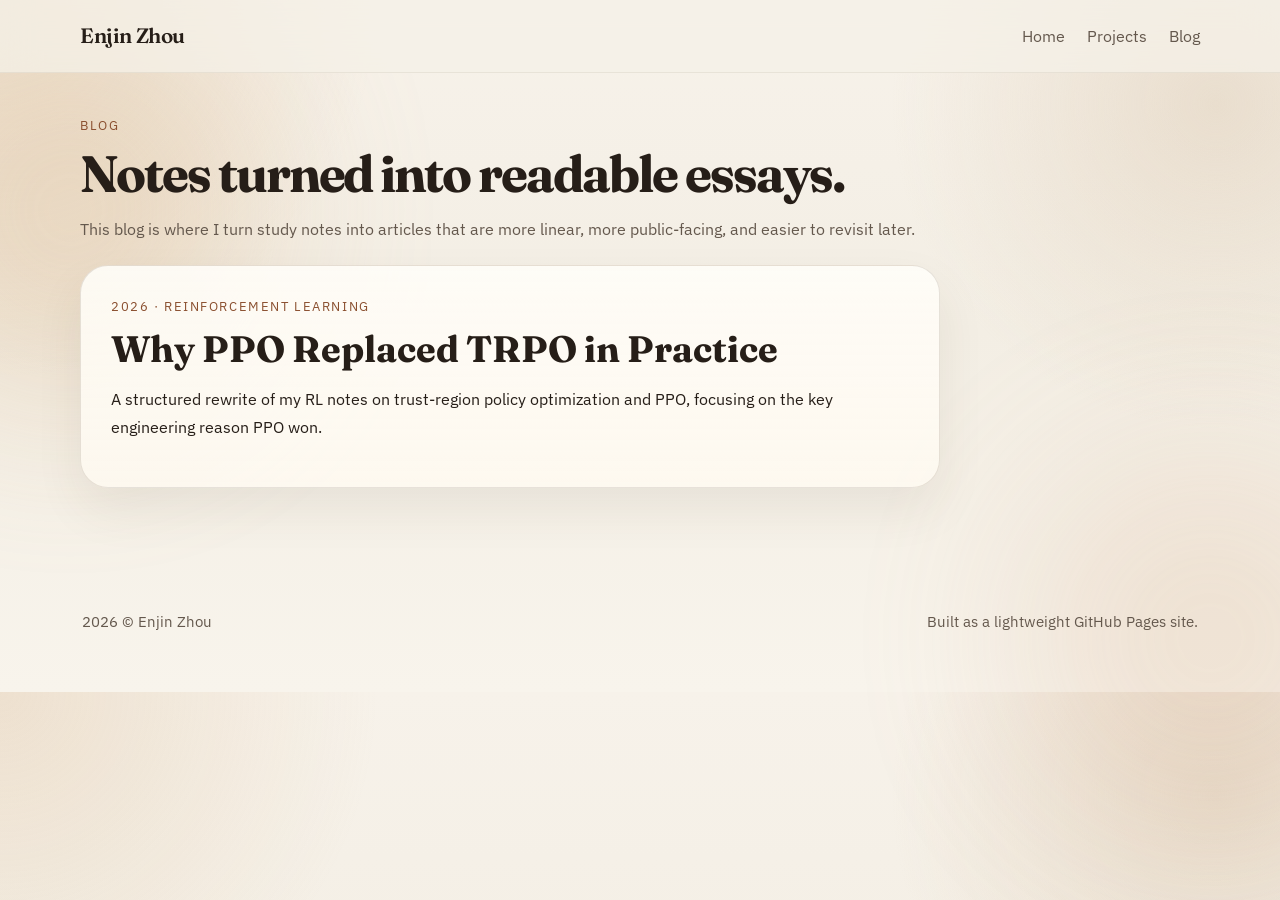
==== blog/index.html @ f0425750 "feat: create personal homepage and first blog post" ====
<!doctype html>
<html lang="en">
  <head>
    <meta charset="UTF-8" />
    <meta name="viewport" content="width=device-width, initial-scale=1.0" />
    <title>Blog | Enjin Zhou</title>
    <meta
      name="description"
      content="Blog posts by Enjin Zhou on reinforcement learning, simulation, and technical learning notes."
    />
    <link rel="preconnect" href="https://fonts.googleapis.com" />
    <link rel="preconnect" href="https://fonts.gstatic.com" crossorigin />
    <link
      href="https://fonts.googleapis.com/css2?family=Fraunces:opsz,wght@9..144,500;9..144,600;9..144,700&family=IBM+Plex+Sans:wght@400;500;600;700&family=IBM+Plex+Mono:wght@400;500&display=swap"
      rel="stylesheet"
    />
    <link rel="stylesheet" href="/styles.css" />
  </head>
  <body>
    <div class="page-glow glow-left"></div>
    <div class="page-glow glow-right"></div>

    <header class="site-header">
      <div class="container nav-shell">
        <a class="brand" href="/">Enjin Zhou</a>
        <button
          class="nav-toggle"
          id="nav-toggle"
          type="button"
          aria-label="Toggle navigation"
          aria-expanded="false"
        >
          <span></span>
          <span></span>
          <span></span>
        </button>
        <nav class="site-nav" id="site-nav">
          <a href="/">Home</a>
          <a href="/#projects">Projects</a>
          <a href="/blog/">Blog</a>
        </nav>
      </div>
    </header>

    <main>
      <section class="section blog-hero">
        <div class="container">
          <div class="section-heading reveal">
            <p class="eyebrow">Blog</p>
            <h1 class="page-title">Notes turned into readable essays.</h1>
            <p class="page-intro">
              This blog is where I turn study notes into articles that are more
              linear, more public-facing, and easier to revisit later.
            </p>
          </div>
          <div class="blog-list">
            <article class="post-card reveal reveal-delay-1">
              <p class="post-meta">2026 · Reinforcement Learning</p>
              <h2>
                <a href="/blog/2026/why-ppo-replaced-trpo/">
                  Why PPO Replaced TRPO in Practice
                </a>
              </h2>
              <p>
                A structured rewrite of my RL notes on trust-region policy
                optimization and PPO, focusing on the key engineering reason
                PPO won.
              </p>
            </article>
          </div>
        </div>
      </section>
    </main>

    <footer class="site-footer section">
      <div class="container footer-bottom">
        <p><span id="current-year"></span> © Enjin Zhou</p>
        <p>Built as a lightweight GitHub Pages site.</p>
      </div>
    </footer>

    <script src="/main.js"></script>
  </body>
</html>
---- styles.css ----
:root {
  --bg: #f5f1e8;
  --paper: rgba(255, 252, 246, 0.82);
  --paper-strong: rgba(255, 252, 246, 0.96);
  --text: #261e18;
  --text-soft: #64584d;
  --line: rgba(88, 65, 44, 0.14);
  --line-strong: rgba(88, 65, 44, 0.24);
  --accent: #8a4f2f;
  --accent-deep: #6f3f24;
  --shadow: 0 22px 48px rgba(82, 59, 34, 0.08);
  --radius: 28px;
  --container: 1120px;
  --font-serif: "Fraunces", "Times New Roman", serif;
  --font-sans: "IBM Plex Sans", sans-serif;
  --font-mono: "IBM Plex Mono", monospace;
}

*,
*::before,
*::after {
  box-sizing: border-box;
}

html {
  scroll-behavior: smooth;
}

body {
  margin: 0;
  color: var(--text);
  font-family: var(--font-sans);
  line-height: 1.75;
  background:
    radial-gradient(circle at top left, rgba(211, 175, 131, 0.26), transparent 26%),
    radial-gradient(circle at 95% 15%, rgba(221, 203, 180, 0.5), transparent 24%),
    linear-gradient(180deg, #f7f2ea 0%, #f3eee4 48%, #f8f4ec 100%);
}

a {
  color: inherit;
  text-decoration: none;
}

img {
  display: block;
  max-width: 100%;
}

code {
  font-family: var(--font-mono);
  font-size: 0.94em;
}

::selection {
  background: rgba(138, 79, 47, 0.16);
}

.container {
  width: min(var(--container), calc(100% - 40px));
  margin: 0 auto;
  position: relative;
  z-index: 1;
}

.page-glow {
  position: fixed;
  width: 380px;
  height: 380px;
  border-radius: 999px;
  filter: blur(92px);
  pointer-events: none;
  z-index: 0;
  opacity: 0.45;
}

.glow-left {
  top: 20px;
  left: -120px;
  background: rgba(219, 185, 145, 0.8);
}

.glow-right {
  right: -120px;
  bottom: 8%;
  background: rgba(207, 158, 120, 0.45);
}

.site-header {
  position: sticky;
  top: 0;
  z-index: 20;
  backdrop-filter: blur(18px);
  background: rgba(245, 241, 232, 0.76);
  border-bottom: 1px solid rgba(88, 65, 44, 0.08);
}

.nav-shell {
  min-height: 72px;
  display: flex;
  align-items: center;
  justify-content: space-between;
  gap: 18px;
}

.brand {
  font-family: var(--font-serif);
  font-size: 1.3rem;
  font-weight: 600;
  letter-spacing: -0.02em;
}

.site-nav {
  display: flex;
  align-items: center;
  gap: 22px;
}

.site-nav a {
  position: relative;
  color: var(--text-soft);
}

.site-nav a::after {
  content: "";
  position: absolute;
  left: 0;
  bottom: -6px;
  width: 100%;
  height: 1px;
  background: var(--accent);
  transform: scaleX(0);
  transform-origin: left;
  transition: transform 180ms ease;
}

.site-nav a:hover::after {
  transform: scaleX(1);
}

.nav-toggle {
  display: none;
  width: 44px;
  height: 44px;
  border: 1px solid var(--line);
  border-radius: 999px;
  background: var(--paper-strong);
  padding: 0;
}

.nav-toggle span {
  display: block;
  width: 18px;
  height: 1.5px;
  margin: 4px auto;
  background: var(--text);
  transition: transform 180ms ease, opacity 180ms ease;
}

.section {
  padding: 42px 0;
}

.eyebrow,
.card-kicker,
.post-meta {
  margin: 0 0 10px;
  color: var(--accent);
  text-transform: uppercase;
  letter-spacing: 0.12em;
  font-size: 0.82rem;
}

.hero-grid {
  display: grid;
  grid-template-columns: minmax(0, 1.3fr) minmax(300px, 0.78fr);
  gap: 24px;
  align-items: start;
  padding-top: 36px;
}

.hero-copy,
.hero-side,
.card,
.project-card,
.feature-strip,
.footer-shell,
.post-card,
.article-card {
  background: linear-gradient(180deg, rgba(255, 253, 248, 0.9), rgba(255, 250, 241, 0.82));
  border: 1px solid var(--line);
  border-radius: var(--radius);
  box-shadow: var(--shadow);
}

.hero-copy,
.hero-side,
.card,
.feature-strip,
.post-card,
.article-card,
.footer-shell {
  padding: 30px;
}

.hero-copy h1,
.section-heading h2,
.project-card h3,
.card h3,
.feature-strip h2,
.footer-shell h2,
.page-title,
.article-title {
  margin: 0;
  font-family: var(--font-serif);
  letter-spacing: -0.04em;
  line-height: 1;
}

.hero-copy h1 {
  font-size: clamp(2.8rem, 7vw, 5.4rem);
}

.hero-copy h1 span {
  color: var(--accent-deep);
}

.hero-text,
.meta-row,
.prose p,
.project-card p,
.card p,
.page-intro,
.article-subtitle,
.article-prose p,
.article-prose li,
.timeline-body p,
.footer-bottom,
.footer-links a,
.fact-label {
  color: var(--text-soft);
}

.hero-actions,
.link-row,
.meta-row,
.post-meta-row,
.article-footer {
  display: flex;
  flex-wrap: wrap;
  gap: 12px 16px;
  align-items: center;
}

.hero-actions {
  margin-top: 26px;
}

.meta-row {
  margin-top: 22px;
}

.button {
  display: inline-flex;
  align-items: center;
  justify-content: center;
  min-height: 46px;
  padding: 0 18px;
  border-radius: 999px;
  font-weight: 600;
  transition: transform 180ms ease, background 180ms ease, border-color 180ms ease;
}

.button:hover {
  transform: translateY(-1px);
}

.button-primary {
  background: var(--accent);
  color: #fffaf5;
}

.button-primary:hover {
  background: var(--accent-deep);
}

.button-secondary {
  border: 1px solid var(--line-strong);
  background: rgba(255, 255, 255, 0.55);
}

.profile-card {
  display: grid;
  grid-template-columns: 92px minmax(0, 1fr);
  gap: 18px;
  align-items: center;
}

.avatar {
  width: 92px;
  height: 92px;
  border-radius: 24px;
  object-fit: cover;
  border: 1px solid var(--line);
}

.compact-list {
  margin: 12px 0 0;
  padding-left: 18px;
}

.mini-panel {
  margin-top: 18px;
  padding: 22px;
  border-radius: 18px;
  background: rgba(255, 252, 246, 0.78);
  border: 1px solid rgba(88, 65, 44, 0.08);
}

.fact-grid {
  display: grid;
  grid-template-columns: repeat(2, minmax(0, 1fr));
  gap: 16px;
  margin-top: 16px;
}

.fact-label {
  display: block;
  font-size: 0.84rem;
}

.section-heading {
  margin-bottom: 22px;
}

.section-heading h2,
.page-title {
  font-size: clamp(1.9rem, 4vw, 3.2rem);
}

.content-grid {
  display: grid;
  grid-template-columns: 0.8fr 1.2fr;
  gap: 24px;
  align-items: start;
}

.card-grid-two {
  display: grid;
  grid-template-columns: repeat(2, minmax(0, 1fr));
  gap: 18px;
}

.timeline {
  margin-top: 18px;
}

.timeline-item {
  display: grid;
  grid-template-columns: 190px minmax(0, 1fr);
  gap: 22px;
  padding: 26px 28px;
  background: rgba(255, 252, 246, 0.78);
  border: 1px solid var(--line);
  border-radius: var(--radius);
}

.timeline-date {
  color: var(--accent);
  font-family: var(--font-mono);
}

.project-grid {
  display: grid;
  grid-template-columns: repeat(3, minmax(0, 1fr));
  gap: 18px;
}

.project-card {
  padding: 26px;
}

.link-row {
  margin-top: 18px;
}

.link-row a,
.footer-links a,
.meta-row a {
  border-bottom: 1px solid transparent;
}

.link-row a:hover,
.footer-links a:hover,
.meta-row a:hover {
  color: var(--accent);
  border-color: currentColor;
}

.feature-strip {
  display: flex;
  align-items: center;
  justify-content: space-between;
  gap: 24px;
}

.blog-list {
  display: grid;
  gap: 18px;
  max-width: 860px;
}

.post-card h2 {
  margin: 0 0 10px;
  font-family: var(--font-serif);
  font-size: clamp(1.7rem, 3vw, 2.3rem);
  line-height: 1.08;
}

.post-card a:hover {
  color: var(--accent);
}

.article-shell {
  max-width: 860px;
}

.article-title {
  font-size: clamp(2.3rem, 6vw, 4.4rem);
}

.article-subtitle {
  max-width: 760px;
  margin-top: 16px;
  font-size: 1.08rem;
}

.post-meta-row {
  margin-top: 16px;
  font-size: 0.95rem;
  color: var(--text-soft);
}

.article-prose h2 {
  margin: 36px 0 12px;
  font-family: var(--font-serif);
  font-size: 1.9rem;
  letter-spacing: -0.03em;
}

.article-prose ul {
  padding-left: 22px;
}

.article-prose blockquote {
  margin: 24px 0;
  padding: 18px 20px;
  border-left: 3px solid var(--accent);
  background: rgba(239, 227, 211, 0.42);
  color: var(--text-soft);
}

.footer-shell {
  display: grid;
  grid-template-columns: 1.1fr 0.9fr;
  gap: 24px;
  align-items: start;
}

.footer-links {
  display: grid;
  gap: 12px;
}

.footer-bottom {
  display: flex;
  justify-content: space-between;
  gap: 16px;
  padding: 22px 2px 0;
  font-size: 0.94rem;
}

.reveal {
  opacity: 0;
  transform: translateY(22px);
  transition: opacity 600ms ease, transform 600ms ease;
}

.reveal.is-visible {
  opacity: 1;
  transform: translateY(0);
}

.reveal-delay-1 {
  transition-delay: 90ms;
}

.reveal-delay-2 {
  transition-delay: 180ms;
}

@media (max-width: 960px) {
  .hero-grid,
  .content-grid,
  .card-grid-two,
  .project-grid,
  .footer-shell {
    grid-template-columns: 1fr;
  }

  .feature-strip,
  .timeline-item {
    flex-direction: column;
    align-items: flex-start;
  }

  .timeline-item {
    grid-template-columns: 1fr;
    gap: 12px;
  }
}

@media (max-width: 720px) {
  .container {
    width: min(var(--container), calc(100% - 24px));
  }

  .section {
    padding: 28px 0;
  }

  .nav-toggle {
    display: block;
    position: relative;
    z-index: 30;
  }

  .nav-toggle.is-open span:nth-child(1) {
    transform: translateY(5.5px) rotate(45deg);
  }

  .nav-toggle.is-open span:nth-child(2) {
    opacity: 0;
  }

  .nav-toggle.is-open span:nth-child(3) {
    transform: translateY(-5.5px) rotate(-45deg);
  }

  .site-nav {
    position: absolute;
    top: calc(100% + 10px);
    right: 12px;
    left: 12px;
    display: none;
    flex-direction: column;
    align-items: flex-start;
    gap: 14px;
    padding: 14px;
    border-radius: 20px;
    background: rgba(255, 252, 246, 0.96);
    border: 1px solid var(--line);
    box-shadow: var(--shadow);
  }

  .site-nav.is-open {
    display: flex;
  }

  .hero-copy,
  .hero-side,
  .card,
  .project-card,
  .feature-strip,
  .footer-shell,
  .post-card,
  .article-card {
    padding: 24px;
    border-radius: 24px;
  }

  .profile-card {
    grid-template-columns: 1fr;
  }

  .footer-bottom {
    flex-direction: column;
    padding-top: 18px;
  }
}

@media (prefers-reduced-motion: reduce) {
  html {
    scroll-behavior: auto;
  }

  .reveal {
    opacity: 1;
    transform: none;
    transition: none;
  }

  .button,
  .nav-toggle span,
  .site-nav a::after {
    transition: none;
  }
}
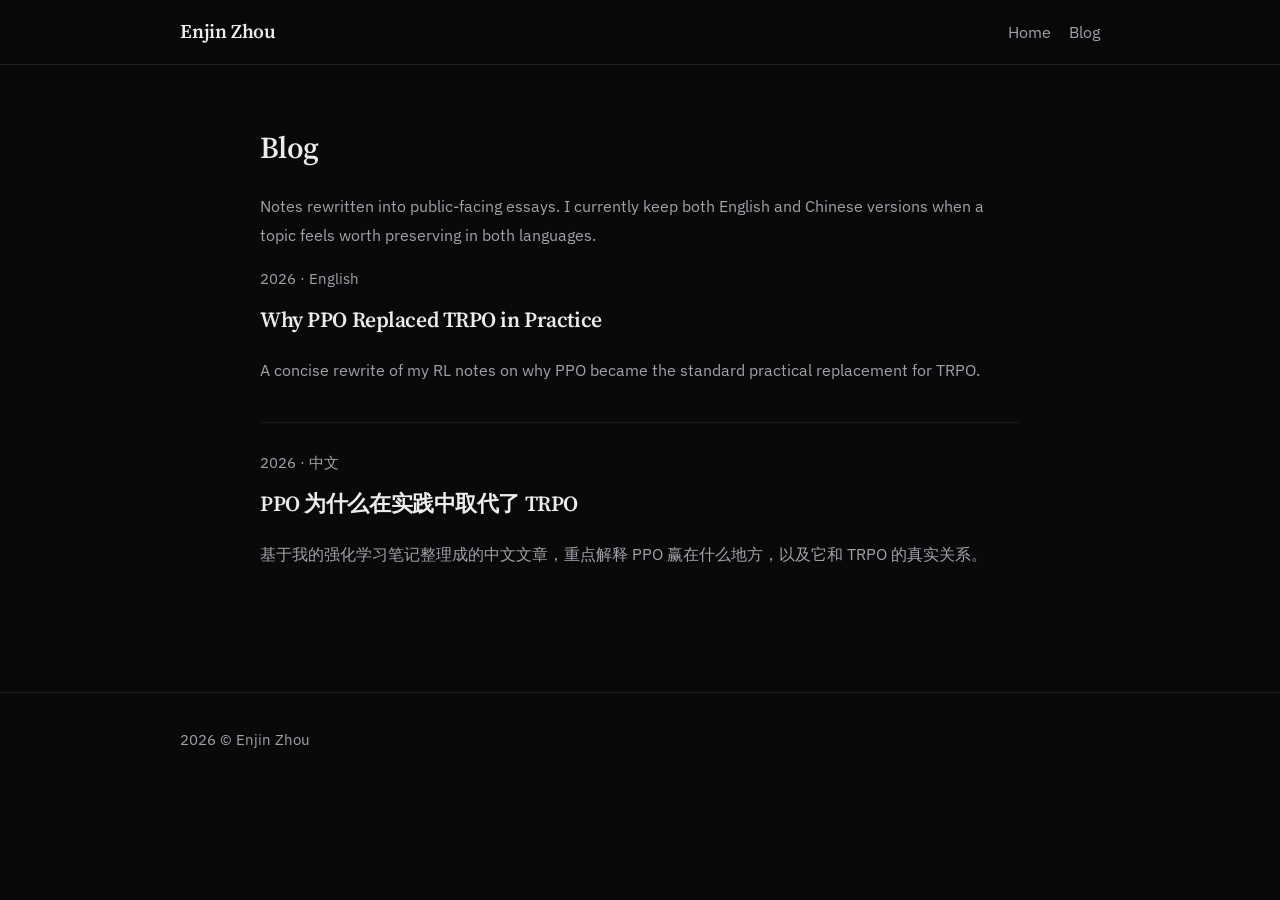
==== commit 177746b0: "refactor: switch homepage to dark minimalist layout" ====
--- a/blog/index.html
+++ b/blog/index.html
@@ -11,15 +11,12 @@
     <link rel="preconnect" href="https://fonts.googleapis.com" />
     <link rel="preconnect" href="https://fonts.gstatic.com" crossorigin />
     <link
-      href="https://fonts.googleapis.com/css2?family=Fraunces:opsz,wght@9..144,500;9..144,600;9..144,700&family=IBM+Plex+Sans:wght@400;500;600;700&family=IBM+Plex+Mono:wght@400;500&display=swap"
+      href="https://fonts.googleapis.com/css2?family=Source+Serif+4:wght@500;600;700&family=IBM+Plex+Sans:wght@400;500;600&family=IBM+Plex+Mono:wght@400;500&display=swap"
       rel="stylesheet"
     />
     <link rel="stylesheet" href="/styles.css" />
   </head>
   <body>
-    <div class="page-glow glow-left"></div>
-    <div class="page-glow glow-right"></div>
-
     <header class="site-header">
       <div class="container nav-shell">
         <a class="brand" href="/">Enjin Zhou</a>
@@ -36,35 +33,43 @@
         </button>
         <nav class="site-nav" id="site-nav">
           <a href="/">Home</a>
-          <a href="/#projects">Projects</a>
           <a href="/blog/">Blog</a>
         </nav>
       </div>
     </header>
 
-    <main>
-      <section class="section blog-hero">
-        <div class="container">
-          <div class="section-heading reveal">
-            <p class="eyebrow">Blog</p>
-            <h1 class="page-title">Notes turned into readable essays.</h1>
-            <p class="page-intro">
-              This blog is where I turn study notes into articles that are more
-              linear, more public-facing, and easier to revisit later.
-            </p>
-          </div>
-          <div class="blog-list">
-            <article class="post-card reveal reveal-delay-1">
-              <p class="post-meta">2026 · Reinforcement Learning</p>
+    <main class="page">
+      <section class="section">
+        <div class="container narrow-column reveal">
+          <h1 class="page-title">Blog</h1>
+          <p class="page-note">
+            Notes rewritten into public-facing essays. I currently keep both
+            English and Chinese versions when a topic feels worth preserving in
+            both languages.
+          </p>
+          <div class="simple-list">
+            <article class="simple-item">
+              <p class="item-meta">2026 · English</p>
               <h2>
                 <a href="/blog/2026/why-ppo-replaced-trpo/">
                   Why PPO Replaced TRPO in Practice
                 </a>
               </h2>
               <p>
-                A structured rewrite of my RL notes on trust-region policy
-                optimization and PPO, focusing on the key engineering reason
-                PPO won.
+                A concise rewrite of my RL notes on why PPO became the standard
+                practical replacement for TRPO.
+              </p>
+            </article>
+
+            <article class="simple-item">
+              <p class="item-meta">2026 · 中文</p>
+              <h2>
+                <a href="/blog/2026/ppo-weishenme-qudai-trpo/">
+                  PPO 为什么在实践中取代了 TRPO
+                </a>
+              </h2>
+              <p>
+                基于我的强化学习笔记整理成的中文文章，重点解释 PPO 赢在什么地方，以及它和 TRPO 的真实关系。
               </p>
             </article>
           </div>
@@ -72,10 +77,9 @@
       </section>
     </main>
 
-    <footer class="site-footer section">
+    <footer class="site-footer">
       <div class="container footer-bottom">
         <p><span id="current-year"></span> © Enjin Zhou</p>
-        <p>Built as a lightweight GitHub Pages site.</p>
       </div>
     </footer>
 
--- a/styles.css
+++ b/styles.css
@@ -1,19 +1,15 @@
 :root {
-  --bg: #f5f1e8;
-  --paper: rgba(255, 252, 246, 0.82);
-  --paper-strong: rgba(255, 252, 246, 0.96);
-  --text: #261e18;
-  --text-soft: #64584d;
-  --line: rgba(88, 65, 44, 0.14);
-  --line-strong: rgba(88, 65, 44, 0.24);
-  --accent: #8a4f2f;
-  --accent-deep: #6f3f24;
-  --shadow: 0 22px 48px rgba(82, 59, 34, 0.08);
-  --radius: 28px;
-  --container: 1120px;
-  --font-serif: "Fraunces", "Times New Roman", serif;
-  --font-sans: "IBM Plex Sans", sans-serif;
+  --bg: #090909;
+  --line: #232326;
+  --line-soft: #1a1a1d;
+  --text: #ececec;
+  --text-soft: #a1a1aa;
+  --accent: #7dd3fc;
+  --accent-soft: #38bdf8;
+  --font-serif: "Source Serif 4", "Noto Serif SC", "Times New Roman", serif;
+  --font-sans: "IBM Plex Sans", "PingFang SC", "Microsoft YaHei", sans-serif;
   --font-mono: "IBM Plex Mono", monospace;
+  --container: 920px;
 }
 
 *,
@@ -28,13 +24,10 @@
 
 body {
   margin: 0;
+  background: var(--bg);
   color: var(--text);
   font-family: var(--font-sans);
-  line-height: 1.75;
-  background:
-    radial-gradient(circle at top left, rgba(211, 175, 131, 0.26), transparent 26%),
-    radial-gradient(circle at 95% 15%, rgba(221, 203, 180, 0.5), transparent 24%),
-    linear-gradient(180deg, #f7f2ea 0%, #f3eee4 48%, #f8f4ec 100%);
+  line-height: 1.8;
 }
 
 a {
@@ -43,108 +36,70 @@
 }
 
 img {
+  max-width: 100%;
   display: block;
-  max-width: 100%;
 }
 
 code {
   font-family: var(--font-mono);
-  font-size: 0.94em;
+  color: #d4d4d8;
 }
 
 ::selection {
-  background: rgba(138, 79, 47, 0.16);
+  background: rgba(125, 211, 252, 0.22);
 }
 
 .container {
-  width: min(var(--container), calc(100% - 40px));
+  width: min(var(--container), calc(100% - 32px));
   margin: 0 auto;
-  position: relative;
-  z-index: 1;
-}
-
-.page-glow {
-  position: fixed;
-  width: 380px;
-  height: 380px;
-  border-radius: 999px;
-  filter: blur(92px);
-  pointer-events: none;
-  z-index: 0;
-  opacity: 0.45;
-}
-
-.glow-left {
-  top: 20px;
-  left: -120px;
-  background: rgba(219, 185, 145, 0.8);
-}
-
-.glow-right {
-  right: -120px;
-  bottom: 8%;
-  background: rgba(207, 158, 120, 0.45);
 }
 
 .site-header {
   position: sticky;
   top: 0;
   z-index: 20;
-  backdrop-filter: blur(18px);
-  background: rgba(245, 241, 232, 0.76);
-  border-bottom: 1px solid rgba(88, 65, 44, 0.08);
+  border-bottom: 1px solid var(--line);
+  background: rgba(9, 9, 9, 0.92);
+  backdrop-filter: blur(14px);
 }
 
 .nav-shell {
-  min-height: 72px;
+  min-height: 64px;
   display: flex;
   align-items: center;
   justify-content: space-between;
-  gap: 18px;
+  gap: 20px;
 }
 
 .brand {
   font-family: var(--font-serif);
-  font-size: 1.3rem;
+  font-size: 1.22rem;
   font-weight: 600;
-  letter-spacing: -0.02em;
+  letter-spacing: -0.01em;
 }
 
 .site-nav {
   display: flex;
+  gap: 18px;
   align-items: center;
-  gap: 22px;
 }
 
 .site-nav a {
-  position: relative;
   color: var(--text-soft);
-}
-
-.site-nav a::after {
-  content: "";
-  position: absolute;
-  left: 0;
-  bottom: -6px;
-  width: 100%;
-  height: 1px;
-  background: var(--accent);
-  transform: scaleX(0);
-  transform-origin: left;
-  transition: transform 180ms ease;
-}
-
-.site-nav a:hover::after {
-  transform: scaleX(1);
+  transition: color 160ms ease;
+}
+
+.site-nav a:hover {
+  color: var(--text);
 }
 
 .nav-toggle {
   display: none;
-  width: 44px;
-  height: 44px;
+  width: 42px;
+  height: 42px;
   border: 1px solid var(--line);
   border-radius: 999px;
-  background: var(--paper-strong);
+  background: transparent;
   padding: 0;
 }
 
@@ -157,333 +112,231 @@
   transition: transform 180ms ease, opacity 180ms ease;
 }
 
+.page {
+  padding: 28px 0 80px;
+}
+
 .section {
-  padding: 42px 0;
-}
-
-.eyebrow,
-.card-kicker,
-.post-meta {
-  margin: 0 0 10px;
+  padding: 28px 0;
+}
+
+.intro-shell {
+  display: grid;
+  grid-template-columns: 128px minmax(0, 1fr);
+  gap: 28px;
+  align-items: start;
+}
+
+.portrait-wrap {
+  padding-top: 8px;
+}
+
+.portrait {
+  width: 128px;
+  height: 128px;
+  border-radius: 12px;
+  object-fit: cover;
+  border: 1px solid var(--line);
+}
+
+.intro-copy h1,
+.narrow-column h2,
+.simple-item h2,
+.simple-item h3,
+.article-title,
+.page-title {
+  margin: 0 0 14px;
+  font-family: var(--font-serif);
+  font-weight: 600;
+  letter-spacing: -0.02em;
+}
+
+.intro-copy h1 {
+  font-size: clamp(2.2rem, 6vw, 3.7rem);
+  line-height: 1.02;
+}
+
+.intro-subtitle,
+.page-note,
+.article-subtitle,
+.post-meta-row,
+.item-meta,
+.inline-links,
+.footer-bottom,
+.news-date {
+  color: var(--text-soft);
+}
+
+.inline-links {
+  display: flex;
+  flex-wrap: wrap;
+  gap: 10px 18px;
+  margin-top: 18px;
+}
+
+.inline-links a,
+.simple-item a,
+.article-footer a {
+  border-bottom: 1px solid transparent;
+}
+
+.inline-links a:hover,
+.simple-item a:hover,
+.article-footer a:hover {
   color: var(--accent);
-  text-transform: uppercase;
-  letter-spacing: 0.12em;
-  font-size: 0.82rem;
-}
-
-.hero-grid {
+  border-color: currentColor;
+}
+
+.narrow-column,
+.article-shell {
+  max-width: 760px;
+}
+
+.narrow-column h2,
+.page-title {
+  font-size: 1.9rem;
+  margin-bottom: 14px;
+}
+
+.news-list {
+  margin: 0;
+  padding-left: 20px;
+}
+
+.news-list li {
+  margin-bottom: 10px;
+  color: var(--text-soft);
+}
+
+.news-date {
+  display: inline-block;
+  min-width: 52px;
+  font-family: var(--font-mono);
+}
+
+.simple-list {
   display: grid;
-  grid-template-columns: minmax(0, 1.3fr) minmax(300px, 0.78fr);
-  gap: 24px;
-  align-items: start;
-  padding-top: 36px;
-}
-
-.hero-copy,
-.hero-side,
-.card,
-.project-card,
-.feature-strip,
-.footer-shell,
-.post-card,
+  gap: 26px;
+}
+
+.simple-item {
+  padding-bottom: 22px;
+  border-bottom: 1px solid var(--line-soft);
+}
+
+.simple-item:last-child {
+  border-bottom: none;
+  padding-bottom: 0;
+}
+
+.simple-item h2,
+.simple-item h3 {
+  font-size: 1.35rem;
+  margin-bottom: 8px;
+}
+
+.item-meta {
+  margin: 0 0 8px;
+  font-size: 0.95rem;
+}
+
+.article-title {
+  font-size: clamp(2.1rem, 6vw, 3.5rem);
+  line-height: 1.04;
+  margin-bottom: 10px;
+}
+
+.article-subtitle {
+  margin: 0 0 12px;
+}
+
+.post-meta-row {
+  display: flex;
+  flex-wrap: wrap;
+  gap: 10px 16px;
+  font-size: 0.95rem;
+}
+
 .article-card {
-  background: linear-gradient(180deg, rgba(255, 253, 248, 0.9), rgba(255, 250, 241, 0.82));
-  border: 1px solid var(--line);
-  border-radius: var(--radius);
-  box-shadow: var(--shadow);
-}
-
-.hero-copy,
-.hero-side,
-.card,
-.feature-strip,
-.post-card,
-.article-card,
-.footer-shell {
-  padding: 30px;
-}
-
-.hero-copy h1,
-.section-heading h2,
-.project-card h3,
-.card h3,
-.feature-strip h2,
-.footer-shell h2,
-.page-title,
-.article-title {
-  margin: 0;
+  border-top: 1px solid var(--line);
+  padding-top: 26px;
+}
+
+.article-prose h2 {
+  margin: 34px 0 12px;
   font-family: var(--font-serif);
-  letter-spacing: -0.04em;
-  line-height: 1;
-}
-
-.hero-copy h1 {
-  font-size: clamp(2.8rem, 7vw, 5.4rem);
-}
-
-.hero-copy h1 span {
-  color: var(--accent-deep);
-}
-
-.hero-text,
-.meta-row,
-.prose p,
-.project-card p,
-.card p,
-.page-intro,
-.article-subtitle,
+  font-size: 1.7rem;
+  font-weight: 600;
+}
+
 .article-prose p,
 .article-prose li,
-.timeline-body p,
-.footer-bottom,
-.footer-links a,
-.fact-label {
+.simple-item p,
+.narrow-column p,
+.intro-copy p {
   color: var(--text-soft);
 }
 
-.hero-actions,
-.link-row,
-.meta-row,
-.post-meta-row,
+.article-prose ul {
+  padding-left: 22px;
+}
+
+.article-prose blockquote {
+  margin: 24px 0;
+  padding-left: 18px;
+  border-left: 2px solid var(--accent-soft);
+  color: #d4d4d8;
+}
+
 .article-footer {
   display: flex;
   flex-wrap: wrap;
-  gap: 12px 16px;
-  align-items: center;
-}
-
-.hero-actions {
-  margin-top: 26px;
-}
-
-.meta-row {
-  margin-top: 22px;
+  gap: 12px;
+  margin-top: 28px;
 }
 
 .button {
   display: inline-flex;
   align-items: center;
   justify-content: center;
-  min-height: 46px;
-  padding: 0 18px;
+  min-height: 42px;
+  padding: 0 16px;
   border-radius: 999px;
-  font-weight: 600;
-  transition: transform 180ms ease, background 180ms ease, border-color 180ms ease;
+  border: 1px solid var(--line);
+  color: var(--text);
+  transition: border-color 160ms ease, color 160ms ease, background 160ms ease;
 }
 
 .button:hover {
-  transform: translateY(-1px);
+  border-color: #3f3f46;
 }
 
 .button-primary {
-  background: var(--accent);
-  color: #fffaf5;
+  background: #13161a;
+  border-color: #1e293b;
 }
 
 .button-primary:hover {
-  background: var(--accent-deep);
+  color: var(--accent);
 }
 
 .button-secondary {
-  border: 1px solid var(--line-strong);
-  background: rgba(255, 255, 255, 0.55);
-}
-
-.profile-card {
-  display: grid;
-  grid-template-columns: 92px minmax(0, 1fr);
-  gap: 18px;
-  align-items: center;
-}
-
-.avatar {
-  width: 92px;
-  height: 92px;
-  border-radius: 24px;
-  object-fit: cover;
-  border: 1px solid var(--line);
-}
-
-.compact-list {
-  margin: 12px 0 0;
-  padding-left: 18px;
-}
-
-.mini-panel {
-  margin-top: 18px;
-  padding: 22px;
-  border-radius: 18px;
-  background: rgba(255, 252, 246, 0.78);
-  border: 1px solid rgba(88, 65, 44, 0.08);
-}
-
-.fact-grid {
-  display: grid;
-  grid-template-columns: repeat(2, minmax(0, 1fr));
-  gap: 16px;
-  margin-top: 16px;
-}
-
-.fact-label {
-  display: block;
-  font-size: 0.84rem;
-}
-
-.section-heading {
-  margin-bottom: 22px;
-}
-
-.section-heading h2,
-.page-title {
-  font-size: clamp(1.9rem, 4vw, 3.2rem);
-}
-
-.content-grid {
-  display: grid;
-  grid-template-columns: 0.8fr 1.2fr;
-  gap: 24px;
-  align-items: start;
-}
-
-.card-grid-two {
-  display: grid;
-  grid-template-columns: repeat(2, minmax(0, 1fr));
-  gap: 18px;
-}
-
-.timeline {
-  margin-top: 18px;
-}
-
-.timeline-item {
-  display: grid;
-  grid-template-columns: 190px minmax(0, 1fr);
-  gap: 22px;
-  padding: 26px 28px;
-  background: rgba(255, 252, 246, 0.78);
-  border: 1px solid var(--line);
-  border-radius: var(--radius);
-}
-
-.timeline-date {
-  color: var(--accent);
-  font-family: var(--font-mono);
-}
-
-.project-grid {
-  display: grid;
-  grid-template-columns: repeat(3, minmax(0, 1fr));
-  gap: 18px;
-}
-
-.project-card {
-  padding: 26px;
-}
-
-.link-row {
-  margin-top: 18px;
-}
-
-.link-row a,
-.footer-links a,
-.meta-row a {
-  border-bottom: 1px solid transparent;
-}
-
-.link-row a:hover,
-.footer-links a:hover,
-.meta-row a:hover {
-  color: var(--accent);
-  border-color: currentColor;
-}
-
-.feature-strip {
-  display: flex;
-  align-items: center;
-  justify-content: space-between;
-  gap: 24px;
-}
-
-.blog-list {
-  display: grid;
-  gap: 18px;
-  max-width: 860px;
-}
-
-.post-card h2 {
-  margin: 0 0 10px;
-  font-family: var(--font-serif);
-  font-size: clamp(1.7rem, 3vw, 2.3rem);
-  line-height: 1.08;
-}
-
-.post-card a:hover {
-  color: var(--accent);
-}
-
-.article-shell {
-  max-width: 860px;
-}
-
-.article-title {
-  font-size: clamp(2.3rem, 6vw, 4.4rem);
-}
-
-.article-subtitle {
-  max-width: 760px;
-  margin-top: 16px;
-  font-size: 1.08rem;
-}
-
-.post-meta-row {
-  margin-top: 16px;
-  font-size: 0.95rem;
-  color: var(--text-soft);
-}
-
-.article-prose h2 {
-  margin: 36px 0 12px;
-  font-family: var(--font-serif);
-  font-size: 1.9rem;
-  letter-spacing: -0.03em;
-}
-
-.article-prose ul {
-  padding-left: 22px;
-}
-
-.article-prose blockquote {
-  margin: 24px 0;
-  padding: 18px 20px;
-  border-left: 3px solid var(--accent);
-  background: rgba(239, 227, 211, 0.42);
-  color: var(--text-soft);
-}
-
-.footer-shell {
-  display: grid;
-  grid-template-columns: 1.1fr 0.9fr;
-  gap: 24px;
-  align-items: start;
-}
-
-.footer-links {
-  display: grid;
-  gap: 12px;
+  background: transparent;
+}
+
+.site-footer {
+  border-top: 1px solid var(--line);
 }
 
 .footer-bottom {
-  display: flex;
-  justify-content: space-between;
-  gap: 16px;
-  padding: 22px 2px 0;
+  padding: 18px 0 30px;
   font-size: 0.94rem;
 }
 
 .reveal {
   opacity: 0;
-  transform: translateY(22px);
-  transition: opacity 600ms ease, transform 600ms ease;
+  transform: translateY(16px);
+  transition: opacity 520ms ease, transform 520ms ease;
 }
 
 .reveal.is-visible {
@@ -495,40 +348,11 @@
   transition-delay: 90ms;
 }
 
-.reveal-delay-2 {
-  transition-delay: 180ms;
-}
-
-@media (max-width: 960px) {
-  .hero-grid,
-  .content-grid,
-  .card-grid-two,
-  .project-grid,
-  .footer-shell {
-    grid-template-columns: 1fr;
-  }
-
-  .feature-strip,
-  .timeline-item {
-    flex-direction: column;
-    align-items: flex-start;
-  }
-
-  .timeline-item {
-    grid-template-columns: 1fr;
-    gap: 12px;
-  }
+.article-prose-zh {
+  font-family: var(--font-sans);
 }
 
 @media (max-width: 720px) {
-  .container {
-    width: min(var(--container), calc(100% - 24px));
-  }
-
-  .section {
-    padding: 28px 0;
-  }
-
   .nav-toggle {
     display: block;
     position: relative;
@@ -550,41 +374,32 @@
   .site-nav {
     position: absolute;
     top: calc(100% + 10px);
-    right: 12px;
-    left: 12px;
+    right: 16px;
+    left: 16px;
     display: none;
     flex-direction: column;
     align-items: flex-start;
-    gap: 14px;
+    gap: 12px;
     padding: 14px;
-    border-radius: 20px;
-    background: rgba(255, 252, 246, 0.96);
     border: 1px solid var(--line);
-    box-shadow: var(--shadow);
+    background: #0d0d0f;
   }
 
   .site-nav.is-open {
     display: flex;
   }
 
-  .hero-copy,
-  .hero-side,
-  .card,
-  .project-card,
-  .feature-strip,
-  .footer-shell,
-  .post-card,
-  .article-card {
-    padding: 24px;
-    border-radius: 24px;
-  }
-
-  .profile-card {
+  .intro-shell {
     grid-template-columns: 1fr;
-  }
-
-  .footer-bottom {
-    flex-direction: column;
+    gap: 18px;
+  }
+
+  .portrait {
+    width: 104px;
+    height: 104px;
+  }
+
+  .page {
     padding-top: 18px;
   }
 }
@@ -600,9 +415,9 @@
     transition: none;
   }
 
-  .button,
   .nav-toggle span,
-  .site-nav a::after {
+  .site-nav a,
+  .button {
     transition: none;
   }
 }
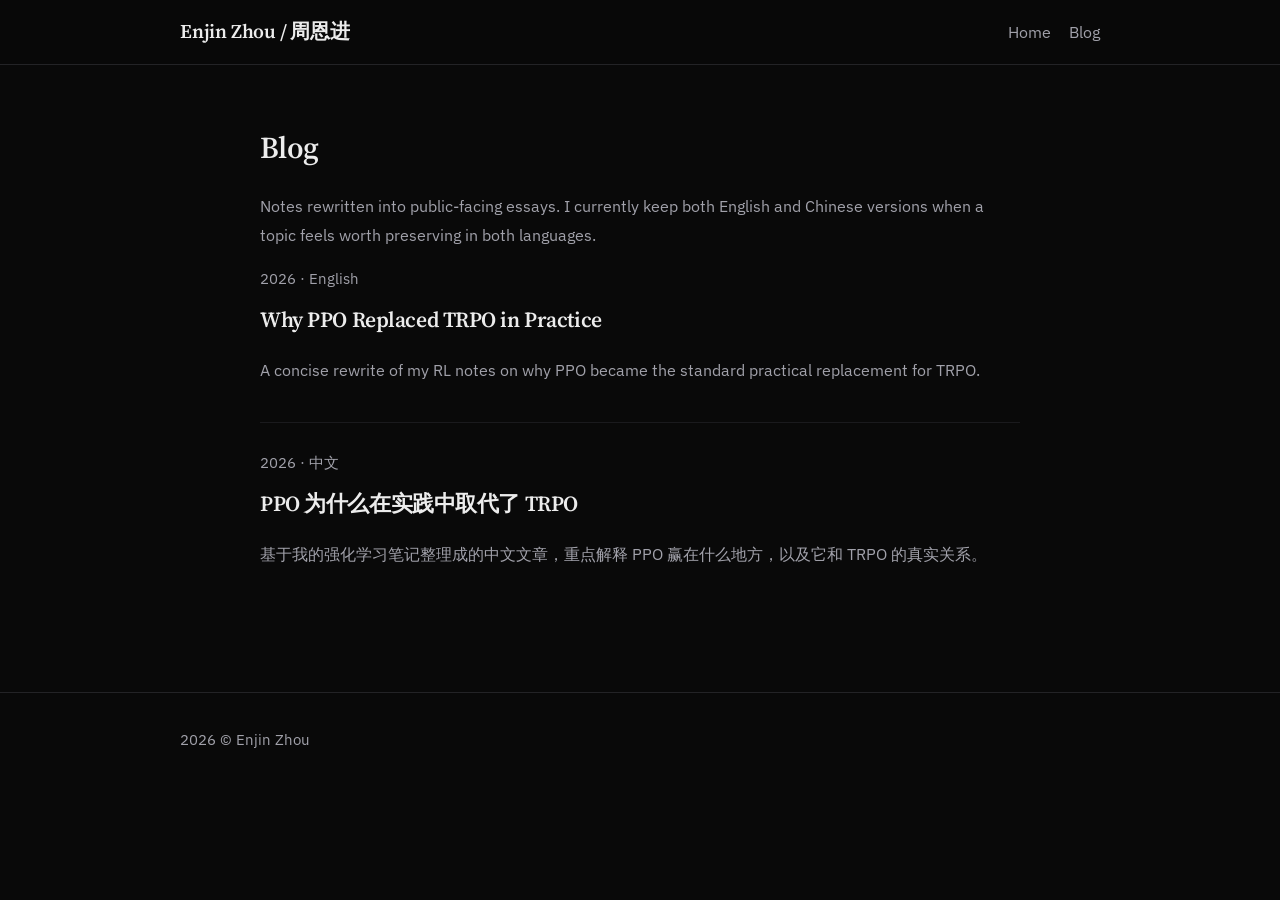
==== commit 4ff5bbac: "feat: add publication and collaboration wording" ====
--- a/blog/index.html
+++ b/blog/index.html
@@ -19,7 +19,7 @@
   <body>
     <header class="site-header">
       <div class="container nav-shell">
-        <a class="brand" href="/">Enjin Zhou</a>
+        <a class="brand" href="/">Enjin Zhou / 周恩进</a>
         <button
           class="nav-toggle"
           id="nav-toggle"
--- a/styles.css
+++ b/styles.css
@@ -156,6 +156,14 @@
   line-height: 1.02;
 }
 
+.name-zh {
+  margin: -2px 0 18px;
+  color: var(--text-soft);
+  font-family: var(--font-serif);
+  font-size: 1.05rem;
+  letter-spacing: 0.08em;
+}
+
 .intro-subtitle,
 .page-note,
 .article-subtitle,
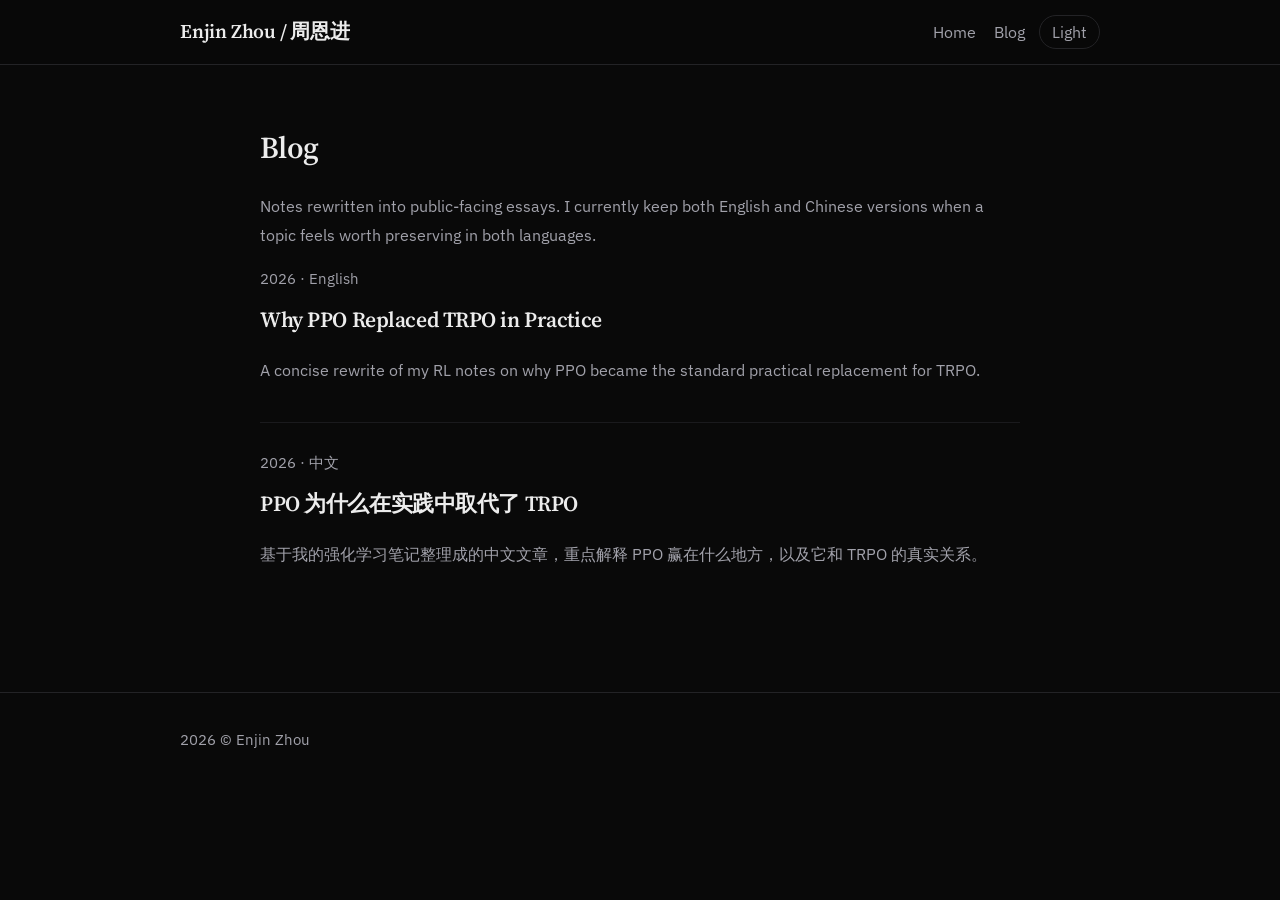
==== commit 675fe0a6: "feat: add theme toggle and refine portrait layout" ====
--- a/blog/index.html
+++ b/blog/index.html
@@ -20,21 +20,26 @@
     <header class="site-header">
       <div class="container nav-shell">
         <a class="brand" href="/">Enjin Zhou / 周恩进</a>
-        <button
-          class="nav-toggle"
-          id="nav-toggle"
-          type="button"
-          aria-label="Toggle navigation"
-          aria-expanded="false"
-        >
-          <span></span>
-          <span></span>
-          <span></span>
-        </button>
-        <nav class="site-nav" id="site-nav">
-          <a href="/">Home</a>
-          <a href="/blog/">Blog</a>
-        </nav>
+        <div class="nav-actions">
+          <button
+            class="nav-toggle"
+            id="nav-toggle"
+            type="button"
+            aria-label="Toggle navigation"
+            aria-expanded="false"
+          >
+            <span></span>
+            <span></span>
+            <span></span>
+          </button>
+          <nav class="site-nav" id="site-nav">
+            <a href="/">Home</a>
+            <a href="/blog/">Blog</a>
+          </nav>
+          <button class="theme-toggle" id="theme-toggle" type="button" aria-label="Toggle theme">
+            Light
+          </button>
+        </div>
       </div>
     </header>
 
--- a/styles.css
+++ b/styles.css
@@ -1,15 +1,31 @@
 :root {
   --bg: #090909;
+  --header-bg: rgba(9, 9, 9, 0.92);
   --line: #232326;
   --line-soft: #1a1a1d;
   --text: #ececec;
   --text-soft: #a1a1aa;
   --accent: #7dd3fc;
   --accent-soft: #38bdf8;
+  --button-bg: #13161a;
+  --button-border: #1e293b;
   --font-serif: "Source Serif 4", "Noto Serif SC", "Times New Roman", serif;
   --font-sans: "IBM Plex Sans", "PingFang SC", "Microsoft YaHei", sans-serif;
   --font-mono: "IBM Plex Mono", monospace;
   --container: 920px;
+}
+
+body[data-theme="light"] {
+  --bg: #fbfbf9;
+  --header-bg: rgba(251, 251, 249, 0.92);
+  --line: #d9d9d3;
+  --line-soft: #e6e6e1;
+  --text: #121212;
+  --text-soft: #57575f;
+  --accent: #0369a1;
+  --accent-soft: #0ea5e9;
+  --button-bg: #f1f5f9;
+  --button-border: #d4dbe3;
 }
 
 *,
@@ -59,7 +75,7 @@
   top: 0;
   z-index: 20;
   border-bottom: 1px solid var(--line);
-  background: rgba(9, 9, 9, 0.92);
+  background: var(--header-bg);
   backdrop-filter: blur(14px);
 }
 
@@ -71,6 +87,12 @@
   gap: 20px;
 }
 
+.nav-actions {
+  display: flex;
+  align-items: center;
+  gap: 14px;
+}
+
 .brand {
   font-family: var(--font-serif);
   font-size: 1.22rem;
@@ -91,6 +113,23 @@
 
 .site-nav a:hover {
   color: var(--text);
+}
+
+.theme-toggle {
+  min-height: 34px;
+  padding: 0 12px;
+  border: 1px solid var(--line);
+  border-radius: 999px;
+  background: transparent;
+  color: var(--text-soft);
+  font: inherit;
+  cursor: pointer;
+  transition: color 160ms ease, border-color 160ms ease, background 160ms ease;
+}
+
+.theme-toggle:hover {
+  color: var(--text);
+  border-color: var(--accent-soft);
 }
 
 .nav-toggle {
@@ -122,21 +161,53 @@
 
 .intro-shell {
   display: grid;
-  grid-template-columns: 128px minmax(0, 1fr);
+  grid-template-columns: minmax(0, 1fr) 220px;
   gap: 28px;
   align-items: start;
 }
 
 .portrait-wrap {
-  padding-top: 8px;
+  padding-top: 4px;
 }
 
 .portrait {
-  width: 128px;
-  height: 128px;
-  border-radius: 12px;
+  width: 180px;
+  height: 180px;
+  margin-left: auto;
+  border-radius: 50%;
   object-fit: cover;
   border: 1px solid var(--line);
+}
+
+.intro-side {
+  display: grid;
+  gap: 18px;
+  align-content: start;
+}
+
+.education-block {
+  margin-left: auto;
+  width: 180px;
+  text-align: left;
+}
+
+.education-block h2 {
+  margin: 0 0 8px;
+  font-family: var(--font-serif);
+  font-size: 1.2rem;
+  font-weight: 600;
+}
+
+.education-main {
+  margin: 0 0 4px;
+  color: var(--text);
+}
+
+.education-meta {
+  margin: 6px 0 0;
+  color: var(--text-soft);
+  font-family: var(--font-mono);
+  font-size: 0.92rem;
 }
 
 .intro-copy h1,
@@ -320,8 +391,8 @@
 }
 
 .button-primary {
-  background: #13161a;
-  border-color: #1e293b;
+  background: var(--button-bg);
+  border-color: var(--button-border);
 }
 
 .button-primary:hover {
@@ -393,6 +464,10 @@
     background: #0d0d0f;
   }
 
+  body[data-theme="light"] .site-nav {
+    background: #ffffff;
+  }
+
   .site-nav.is-open {
     display: flex;
   }
@@ -403,8 +478,14 @@
   }
 
   .portrait {
-    width: 104px;
-    height: 104px;
+    width: 144px;
+    height: 144px;
+    margin-left: 0;
+  }
+
+  .education-block {
+    width: 100%;
+    margin-left: 0;
   }
 
   .page {
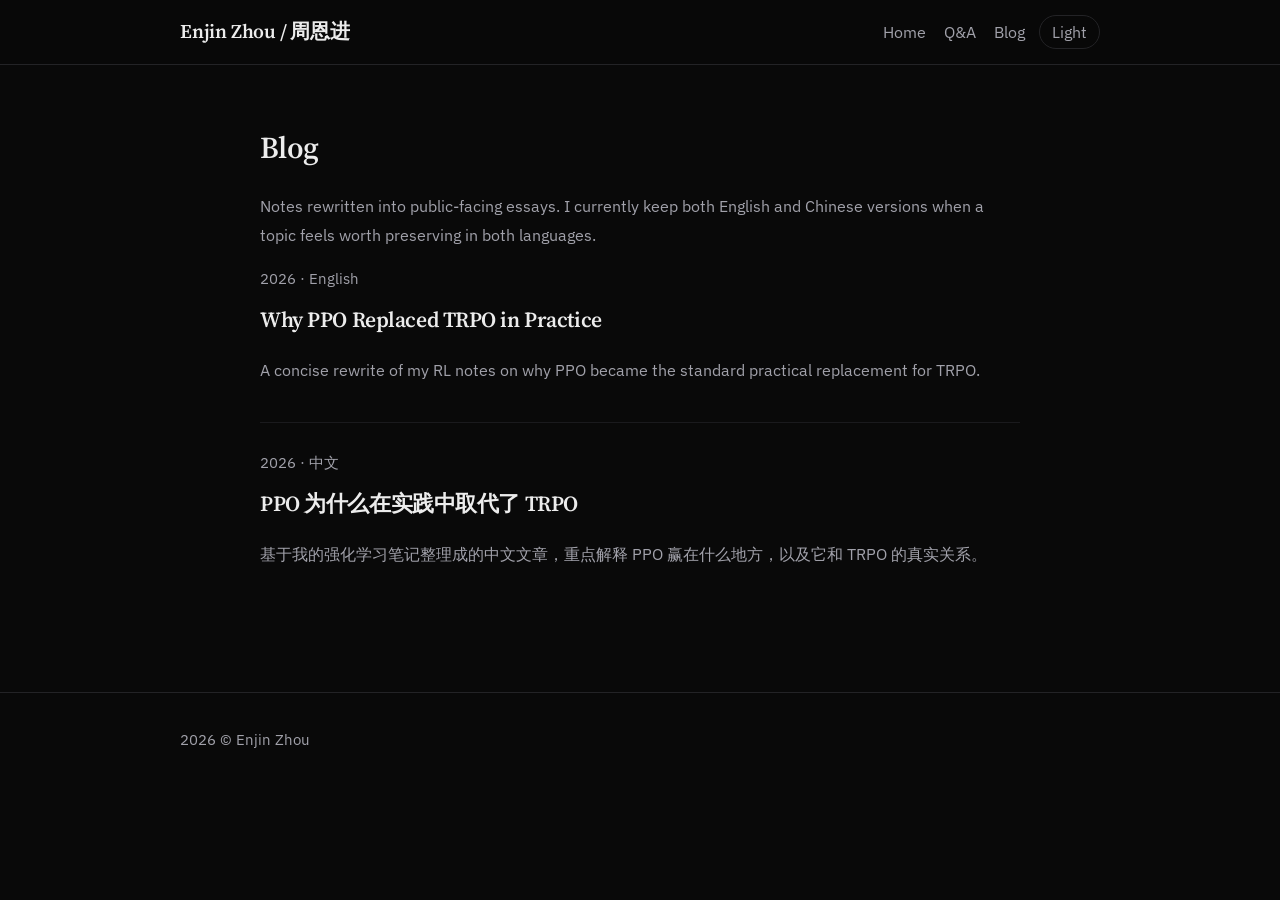
==== commit 8d9d2cd0: "feat: add Q&A page and site navigation" ====
--- a/blog/index.html
+++ b/blog/index.html
@@ -34,6 +34,7 @@
           </button>
           <nav class="site-nav" id="site-nav">
             <a href="/">Home</a>
+            <a href="/qa/">Q&A</a>
             <a href="/blog/">Blog</a>
           </nav>
           <button class="theme-toggle" id="theme-toggle" type="button" aria-label="Toggle theme">
--- a/styles.css
+++ b/styles.css
@@ -161,7 +161,7 @@
 
 .intro-shell {
   display: grid;
-  grid-template-columns: minmax(0, 1fr) 220px;
+  grid-template-columns: minmax(0, 1fr) 236px;
   gap: 28px;
   align-items: start;
 }
@@ -171,8 +171,8 @@
 }
 
 .portrait {
-  width: 180px;
-  height: 180px;
+  width: 196px;
+  height: 196px;
   margin-left: auto;
   border-radius: 50%;
   object-fit: cover;
@@ -181,13 +181,13 @@
 
 .intro-side {
   display: grid;
-  gap: 18px;
+  gap: 12px;
   align-content: start;
 }
 
 .education-block {
   margin-left: auto;
-  width: 180px;
+  width: 196px;
   text-align: left;
 }
 
@@ -203,8 +203,12 @@
   color: var(--text);
 }
 
+.education-block p {
+  margin: 0 0 4px;
+}
+
 .education-meta {
-  margin: 6px 0 0;
+  margin: 8px 0 0;
   color: var(--text-soft);
   font-family: var(--font-mono);
   font-size: 0.92rem;
@@ -478,8 +482,8 @@
   }
 
   .portrait {
-    width: 144px;
-    height: 144px;
+    width: 152px;
+    height: 152px;
     margin-left: 0;
   }
 
